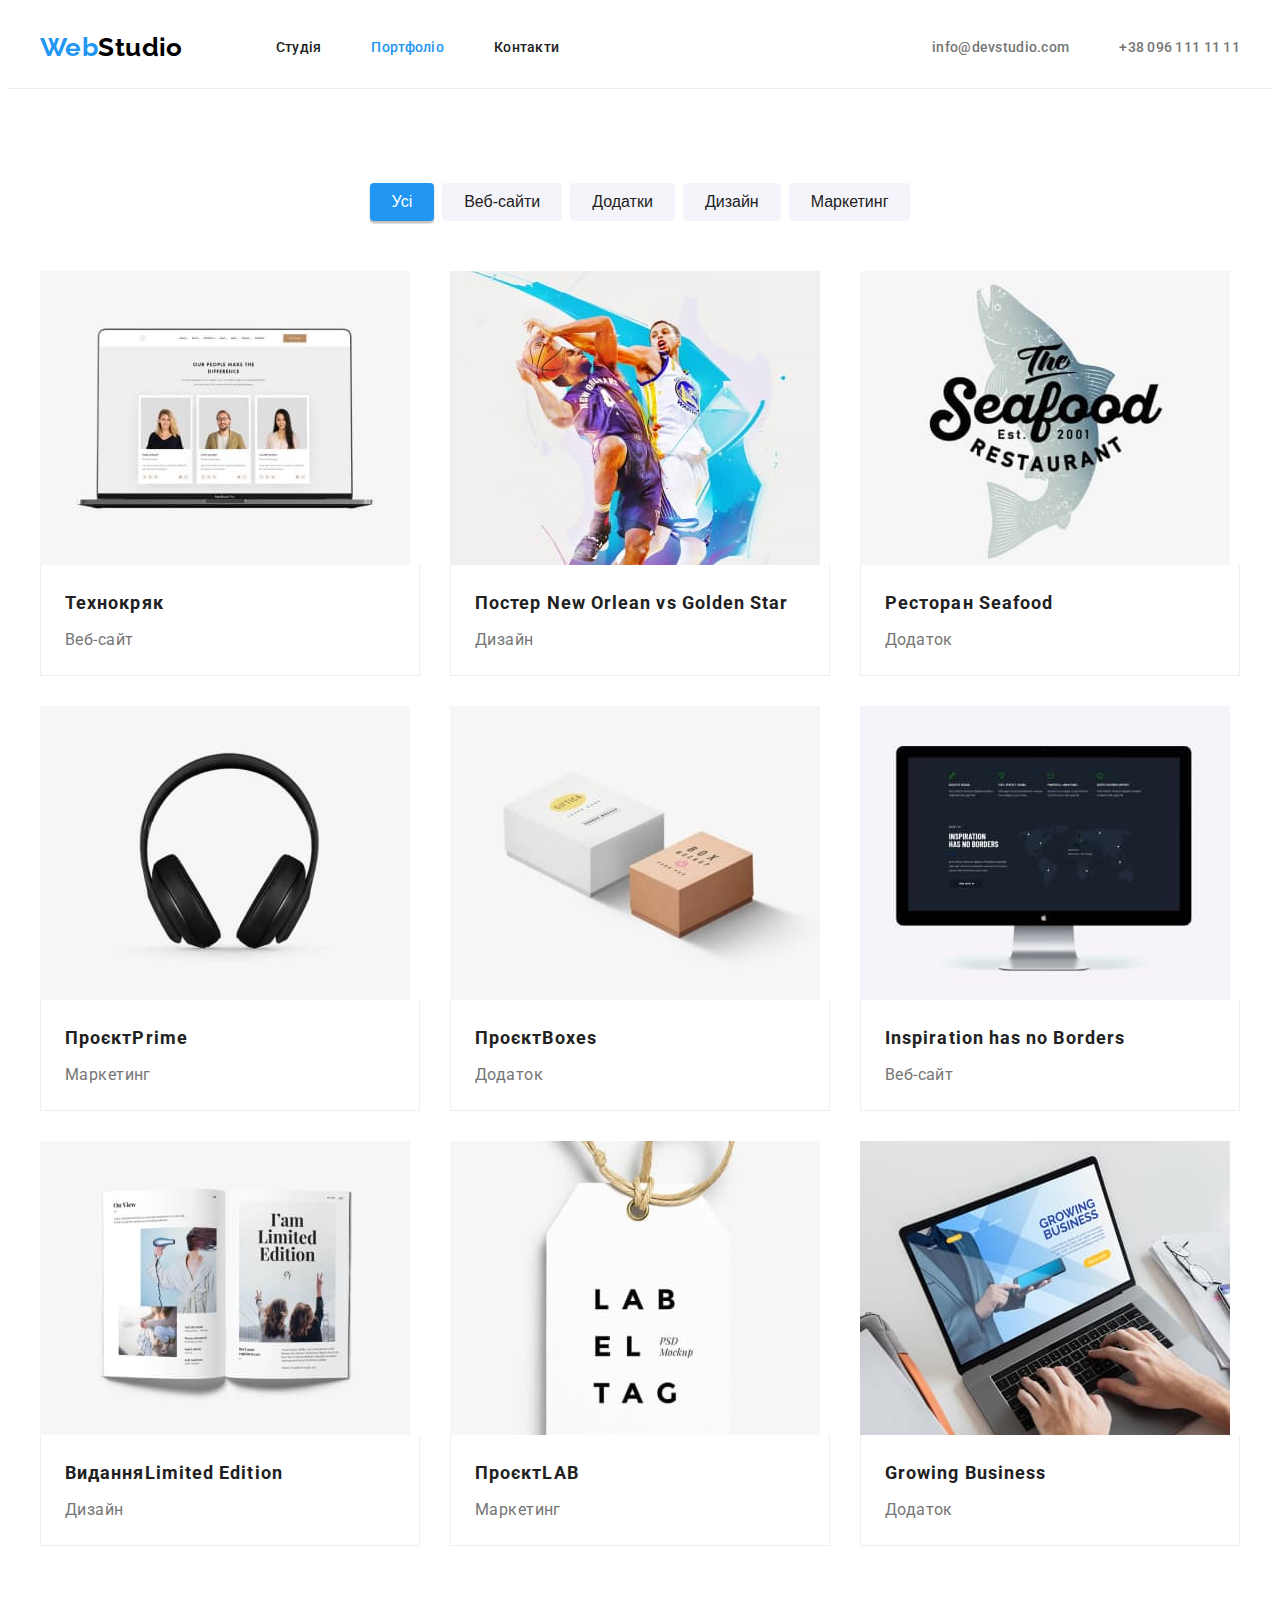
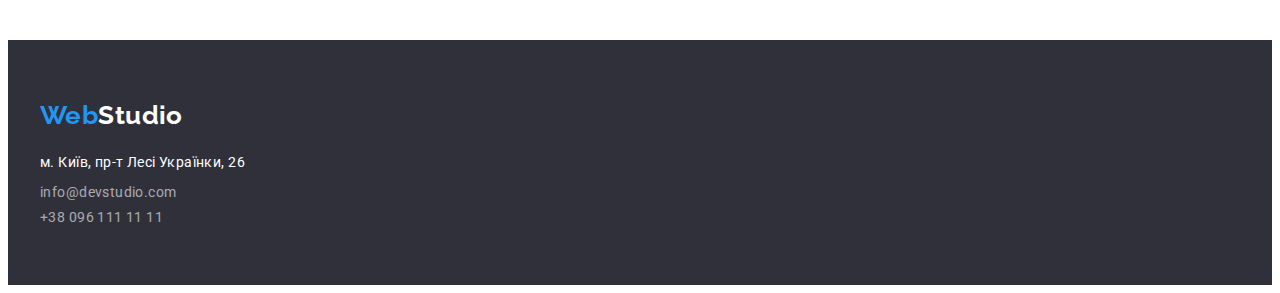
==== portfolio.html @ 4df49c79 "Initial commit" ====
<!DOCTYPE html>
<html lang="uk">
  <head>
    <meta charset="UTF-8" />
    <meta http-equiv="X-UA-Compatible" content="IE=edge" />
    <meta name="viewport" content="width=device-width, initial-scale=1.0" />
    <title lang="en">WebStudio</title>
    <link rel="preconnect" href="https://fonts.googleapis.com" />
    <link rel="preconnect" href="https://fonts.gstatic.com" crossorigin />
    <link
      href="https://fonts.googleapis.com/css2?family=Raleway:wght@700&family=Roboto:wght@400;500;700;900&display=swap"
      rel="stylesheet"
    />
    <link
      rel="stylesheet"
      href="https://cdnjs.cloudflare.com/ajax/libs/modern-normalize/1.1.0/modern-normalize.min.css"
      integrity="sha512-wpPYUAdjBVSE4KJnH1VR1HeZfpl1ub8YT/NKx4PuQ5NmX2tKuGu6U/JRp5y+Y8XG2tV+wKQpNHVUX03MfMFn9Q=="
      crossorigin="anonymous"
      referrerpolicy="no-referrer"
    />
    <link rel="stylesheet" href="./css/styles.css" />
  </head>
  <body>
    <header class="header">
      <div class="container header-container">
        <nav class="header-nav">
          <a href="./index.html" class="logo link"> <span class="logo-word">Web</span>Studio </a>
          <ul class="site-nav list">
            <li class="item"><a class="link" href="./index.html">Студія</a></li>
            <li class="item"><a class="link current" href="./portfolio.html">Портфоліо</a></li>
            <li class="item"><a class="link" href="">Контакти</a></li>
          </ul>
        </nav>
        <ul class="contact-list list">
          <li class="contact-item">
            <a class="contact-link link" href="mailto:info@devstudio.com">info@devstudio.com</a>
          </li>
          <li class="contact-item">
            <a class="contact-link link" href="tel:+380961111111">+38 096 111 11 11</a>
          </li>
        </ul>
      </div>
    </header>

    <main>
      <section class="section">
        <div class="container">
          <h1 class="visually-hidden">Портфоліо</h1>
          <ul class="filter-list list">
            <li><button type="button" class="button secondary current">Усі</button></li>
            <li><button type="button" class="button secondary">Веб-сайти</button></li>
            <li><button type="button" class="button secondary">Додатки</button></li>
            <li><button type="button" class="button secondary">Дизайн</button></li>
            <li><button type="button" class="button secondary">Маркетинг</button></li>
          </ul>

          <ul class="project-list list">
            <li class="project-item">
              <a href="" class="link">
                <img
                  src="./images/img-portfolio-1.jpg"
                  alt="Приклад роботи"
                  width="370"
                  height="294"
                />
                <div class="project-wrap">
                  <h2 class="project-title">Технокряк</h2>
                  <p class="direction">Веб-сайт</p>
                </div>
              </a>
            </li>
            <li class="project-item">
              <a href="" class="link">
                <img
                  src="./images/img-portfolio-2.jpg"
                  alt="Приклад роботи"
                  width="370"
                  height="294"
                />
                <div class="project-wrap">
                  <h2 class="project-title">
                    Постер <span lang="en">New Orlean vs Golden Star</span>
                  </h2>
                  <p class="direction">Дизайн</p>
                </div>
              </a>
            </li>
            <li class="project-item">
              <a href="" class="link">
                <img
                  src="./images/img-portfolio-3.jpg"
                  alt="Приклад роботи"
                  width="370"
                  height="294"
                />
                <div class="project-wrap">
                  <h2 class="project-title">Ресторан <span lang="en">Seafood</span></h2>
                  <p class="direction">Додаток</p>
                </div>
              </a>
            </li>
            <li class="project-item">
              <a href="" class="link">
                <img
                  src="./images/img-portfolio-4.jpg"
                  alt="Приклад роботи"
                  width="370"
                  height="294"
                />
                <div class="project-wrap">
                  <h2 class="project-title">Проєкт<span lang="en">Prime</span></h2>
                  <p class="direction">Маркетинг</p>
                </div>
              </a>
            </li>
            <li class="project-item">
              <a href="" class="link">
                <img
                  src="./images/img-portfolio-5.jpg"
                  alt="Приклад роботи"
                  width="370"
                  height="294"
                />
                <div class="project-wrap">
                  <h2 class="project-title">Проєкт<span lang="en">Boxes</span></h2>
                  <p class="direction">Додаток</p>
                </div>
              </a>
            </li>
            <li class="project-item">
              <a href="" class="link">
                <img
                  src="./images/img-portfolio-6.jpg"
                  alt="Приклад роботи"
                  width="370"
                  height="294"
                />
                <div class="project-wrap">
                  <h2 lang="en" class="project-title">Inspiration has no Borders</h2>
                  <p class="direction">Веб-сайт</p>
                </div>
              </a>
            </li>
            <li class="project-item">
              <a href="" class="link">
                <img
                  src="./images/img-portfolio-7.jpg"
                  alt="Приклад роботи"
                  width="370"
                  height="294"
                />
                <div class="project-wrap">
                  <h2 class="project-title">Видання<span lang="en">Limited Edition</span></h2>
                  <p class="direction">Дизайн</p>
                </div>
              </a>
            </li>
            <li class="project-item">
              <a href="" class="link">
                <img
                  src="./images/img-portfolio-8.jpg"
                  alt="Приклад роботи"
                  width="370"
                  height="294"
                />
                <div class="project-wrap">
                  <h2 class="project-title">Проєкт<span lang="en">LAB</span></h2>
                  <p class="direction">Маркетинг</p>
                </div>
              </a>
            </li>
            <li class="project-item">
              <a href="" class="link">
                <img
                  src="./images/img-portfolio-9.jpg"
                  alt="Приклад роботи"
                  width="370"
                  height="294"
                />
                <div class="project-wrap">
                  <h2 lang="en" class="project-title">Growing Business</h2>
                  <p class="direction">Додаток</p>
                </div>
              </a>
            </li>
          </ul>
        </div>
      </section>
    </main>
    <footer class="footer">
      <div class="container">
        <a href="./index.html" class="logo logo-footer link">
          <span class="logo-word">Web</span>Studio
        </a>
        <address class="address">
          <ul class="list">
            <li class="address-item">
              <a
                href="https://goo.gl/maps/9JRyFV5fu38S5kVz6"
                target="_blank"
                rel="noopener noreferrer nofollow"
                class="link map"
              >
                м. Київ, пр-т Лесі Українки, 26</a
              >
            </li>
            <li class="address-item">
              <a href="mailto:info@devstudio.com" class="link contact">info@devstudio.com</a>
            </li>
            <li class="address-item">
              <a href="tel:+380961111111" class="link contact">+38 096 111 11 11</a>
            </li>
          </ul>
        </address>
      </div>
    </footer>
  </body>
</html>
---- css/styles.css ----
/*Колір заголовків #212121 */
/*Колір тексту #757575 */
/*Колір Білий #FFFFFF */
/*Колір акценту #2196F3 */
/* Колір другорядного фону #F5F4FA */
/* Колір футера  #2F303A */

:root {
  --primary-text-color: #757575;
  --title-text-color: #212121;
  --accent-color: #2196f3;
  --wight-color: #ffffff;
  --secondary-backgraund-color: #f5f4fa;
  --footer-backgraund-color: #2f303a;
}

body {
  color: var(--primary-text-color);
  background-color: var(--wight-color);
  font-family: roboto, sans-serif;
  letter-spacing: 0.03em;
  font-size: 14px;
}
p,
h1,
h2,
h3,
h4,
h5,
h6 {
  margin: 0;
}
img {
  display: block;
  max-width: 100%;
  height: auto;
}
.list {
  padding-left: 0;
  margin: 0;
  list-style: none;
}
.link {
  text-decoration: none;
}
/* ПРИХОВАТИ ТЕКСТ */
.visually-hidden {
  position: absolute;
  width: 1px;
  height: 1px;
  margin: -1px;
  border: 0;
  padding: 0;

  white-space: nowrap;
  clip-path: inset(100%);
  clip: rect(0 0 0 0);
  overflow: hidden;
}

.container {
  margin-left: auto;
  margin-right: auto;
  padding-left: 15px;
  padding-right: 15px;
  width: 1200px;
}

/* LOGO */

.logo {
  display: inline-block;
  color: #000000;
  font-family: Raleway, sans-serif;
  font-weight: 700;
  font-size: 26px;
  line-height: 1.19;
}
.logo.logo-footer {
  color: var(--wight-color);
}
.logo-word {
  color: var(--accent-color);
}

/* HEADER */

.header {
  padding-top: 24px;
  padding-bottom: 25px;
  border-bottom: 1px solid #ececec;
}
.header-container {
  display: flex;
  align-items: center;
  justify-content: space-between;
}
.header-nav {
  display: flex;
  align-items: center;
  gap: 93px;
}
.site-nav {
  display: flex;
  gap: 50px;
}
.contact-list {
  display: flex;
  gap: 50px;
}
.site-nav .link {
  padding-top: 32px;
  padding-bottom: 32px;

  color: var(--title-text-color);
  font-weight: 500;
  line-height: 1.14;
  letter-spacing: 0.02em;
}
.site-nav .link:hover,
.site-nav .link:focus {
  color: var(--accent-color);
}
.site-nav .link.current {
  color: var(--accent-color);
}
.contact-link {
  padding: 32px 0;

  color: var(--primary-text-color);
  font-weight: 500;
  line-height: 1.14;
  letter-spacing: 0.02em;
}
.contact-link:hover,
.contact-link:focus {
  color: var(--accent-color);
}

/* HERO */
/* ТИМЧАСОВИЙ ФОНОВИЙ КОЛІР!!!!!!! */

.hero {
  padding-top: 200px;
  padding-bottom: 200px;

  background-color: var(--footer-backgraund-color);
  text-align: center;
}
.hero-title {
  margin: 0 auto 30px;
  max-width: 696px;
  color: var(--wight-color);
  font-weight: 900;
  font-size: 44px;
  line-height: 1.36;
  letter-spacing: 0.06em;
  text-transform: uppercase;
}

/* SECTION */

.section {
  padding-top: 94px;
  padding-bottom: 94px;
}
.section-title {
  margin-bottom: 50px;

  color: var(--title-text-color);
  font-size: 36px;
  line-height: 1.17;
  text-align: center;
}

/* BUTTON */

.button {
  border: none;
  border-radius: 4px;
  cursor: pointer;
  text-align: center;
}
.button.primary {
  padding: 10px 32px;

  color: var(--wight-color);
  background-color: var(--accent-color);
  font-weight: 700;
  font-size: 16px;
  line-height: 1.88;
  letter-spacing: 0.06em;

  box-shadow: 0px 4px 4px rgba(0, 0, 0, 0.15);
}
.button.secondary {
  padding: 6px 22px;

  color: var(--title-text-color);
  background-color: var(--secondary-backgraund-color);
  font-weight: 500;
  font-size: 16px;
  line-height: 1.6;
}
.button.secondary.current {
  color: var(--wight-color);
  background-color: var(--accent-color);
  box-shadow: 0px 3px 1px rgba(0, 0, 0, 0.1), 0px 1px 2px rgba(0, 0, 0, 0.08),
    0px 2px 2px rgba(0, 0, 0, 0.12);
}
.button.secondary:hover,
.button.secondary:focus {
  color: var(--wight-color);
  background-color: var(--accent-color);
}

/* FEATURE */

.section.features {
  padding-bottom: 0;
}
.feature-list {
  display: flex;
  gap: 30px;
}
.feature-item {
  width: calc((100% - 90px) / 4);
}

.feature-subtitle {
  font-size: 14px;
  margin-bottom: 10px;
  color: var(--title-text-color);
  line-height: 1.14;
  text-transform: uppercase;
}
.feature-text {
  line-height: 1.71;
}

/* SPECIFICS */
.specifics-list {
  display: flex;
  gap: 30px;
}
.specifics-item {
  width: calc((100% - 60px) / 3);
}

/* OUR TEAM */
.team-list {
  display: flex;
  gap: 30px;
}

.team-card {
  width: calc((100% - 90px) / 4);

  background-color: var(--wight-color);
  box-shadow: 0px 1px 3px rgba(0, 0, 0, 0.12), 0px 1px 1px rgba(0, 0, 0, 0.14),
    0px 2px 1px rgba(0, 0, 0, 0.2);
  border-radius: 0px 0px 4px 4px;
}
.team-wrap {
  padding-top: 30px;
  padding-bottom: 30px;
  text-align: center;
}
.section-subtitle {
  margin-bottom: 10px;
  color: var(--title-text-color);
  font-weight: 500;
  font-size: 16px;
  line-height: 1.19;
}
.position {
  font-size: 16px;
  line-height: 1.19;
}
.team {
  background-color: var(--secondary-backgraund-color);
}

/* FOOTER */

.footer {
  padding-top: 60px;
  padding-bottom: 60px;
  background-color: var(--footer-backgraund-color);
}
.address {
  font-style: normal;
}

.logo-footer {
  margin-bottom: 20px;
}
.address-item:not(:last-child) {
  margin-bottom: 9px;
}
.map {
  color: var(--wight-color);
  line-height: 1.71;
}
.contact {
  color: rgba(255, 255, 255, 0.6);
  line-height: 1.71px;
}
.contact:hover,
.contact:focus {
  color: var(--accent-color);
}

/* PORTFOLIO */

.filter-list {
  display: flex;
  justify-content: center;
  gap: 8px;
  margin-bottom: 50px;
}

.project-item {
  width: calc((100% - 60px) / 3);
}

.project-list {
  display: flex;
  flex-wrap: wrap;
  gap: 30px;
}
.project-wrap {
  padding: 20px 24px;
  border-bottom: 1px solid #eeeeee;
  border-right: 1px solid #eeeeee;
  border-left: 1px solid #eeeeee;
}

.project-title {
  margin-bottom: 4px;
  color: var(--title-text-color);
  font-size: 18px;
  line-height: 2;
  letter-spacing: 0.06em;
}
.direction {
  color: var(--primary-text-color);
  font-size: 16px;
  line-height: 1.88;
}
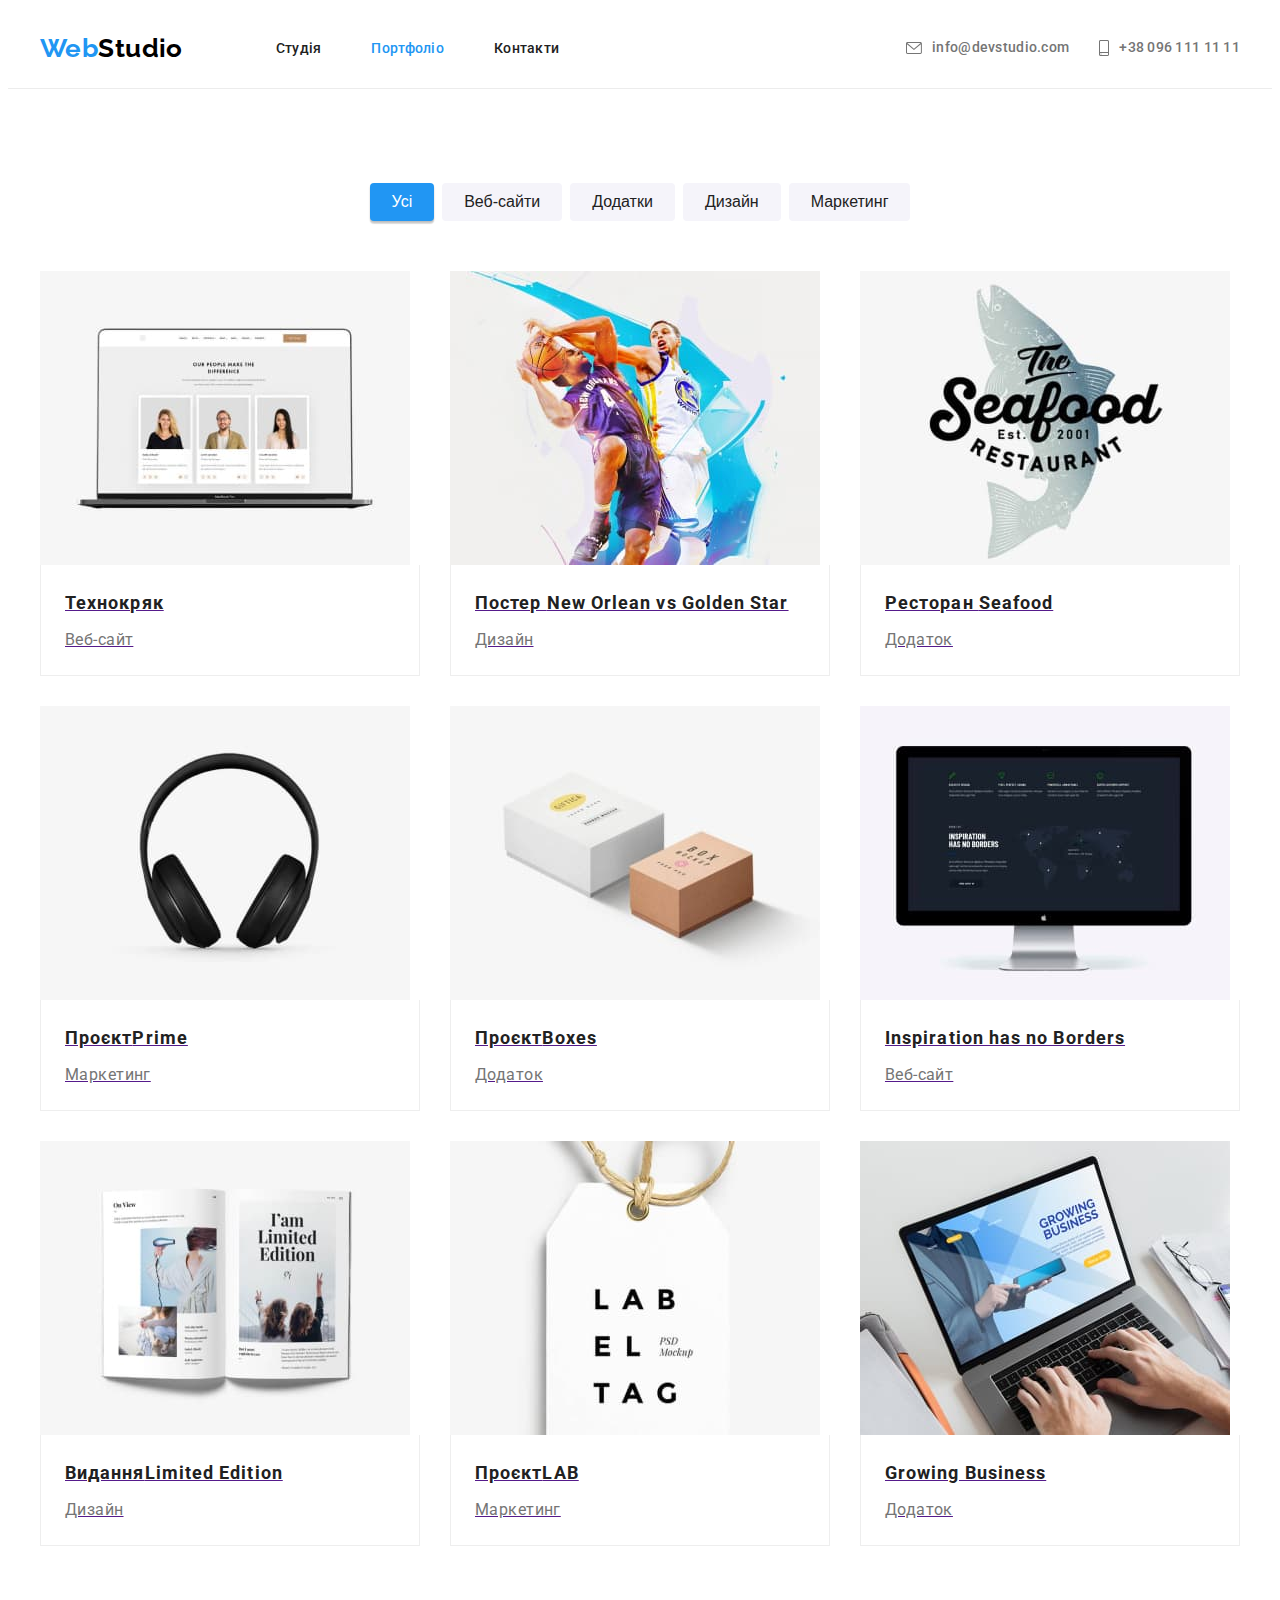
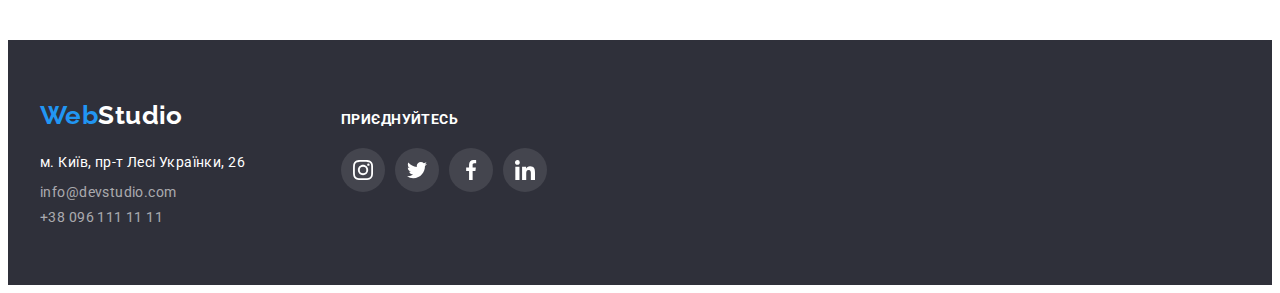
==== commit ef408abe: "Готова робота" ====
--- a/portfolio.html
+++ b/portfolio.html
@@ -33,10 +33,20 @@
         </nav>
         <ul class="contact-list list">
           <li class="contact-item">
-            <a class="contact-link link" href="mailto:info@devstudio.com">info@devstudio.com</a>
+            <a class="contact-link link" href="mailto:info@devstudio.com">
+              <svg class="icon-contact" width="16" height="12">
+                <use href="./images/icons.svg#icon-envelope"></use>
+              </svg>
+              info@devstudio.com
+            </a>
           </li>
           <li class="contact-item">
-            <a class="contact-link link" href="tel:+380961111111">+38 096 111 11 11</a>
+            <a class="contact-link link" href="tel:+380961111111">
+              <svg class="icon-contact" width="10" height="16">
+                <use href="./images/icons.svg#icon-smartphone"></use>
+              </svg>
+              +38 096 111 11 11
+            </a>
           </li>
         </ul>
       </div>
@@ -56,7 +66,7 @@
 
           <ul class="project-list list">
             <li class="project-item">
-              <a href="" class="link">
+              <a href="" class="project-link">
                 <img
                   src="./images/img-portfolio-1.jpg"
                   alt="Приклад роботи"
@@ -70,7 +80,7 @@
               </a>
             </li>
             <li class="project-item">
-              <a href="" class="link">
+              <a href="" class="project-link">
                 <img
                   src="./images/img-portfolio-2.jpg"
                   alt="Приклад роботи"
@@ -86,7 +96,7 @@
               </a>
             </li>
             <li class="project-item">
-              <a href="" class="link">
+              <a href="" class="project-link">
                 <img
                   src="./images/img-portfolio-3.jpg"
                   alt="Приклад роботи"
@@ -100,7 +110,7 @@
               </a>
             </li>
             <li class="project-item">
-              <a href="" class="link">
+              <a href="" class="project-link">
                 <img
                   src="./images/img-portfolio-4.jpg"
                   alt="Приклад роботи"
@@ -114,7 +124,7 @@
               </a>
             </li>
             <li class="project-item">
-              <a href="" class="link">
+              <a href="" class="project-link">
                 <img
                   src="./images/img-portfolio-5.jpg"
                   alt="Приклад роботи"
@@ -128,7 +138,7 @@
               </a>
             </li>
             <li class="project-item">
-              <a href="" class="link">
+              <a href="" class="project-link">
                 <img
                   src="./images/img-portfolio-6.jpg"
                   alt="Приклад роботи"
@@ -142,7 +152,7 @@
               </a>
             </li>
             <li class="project-item">
-              <a href="" class="link">
+              <a href="" class="project-link">
                 <img
                   src="./images/img-portfolio-7.jpg"
                   alt="Приклад роботи"
@@ -156,7 +166,7 @@
               </a>
             </li>
             <li class="project-item">
-              <a href="" class="link">
+              <a href="" class="project-link">
                 <img
                   src="./images/img-portfolio-8.jpg"
                   alt="Приклад роботи"
@@ -170,7 +180,7 @@
               </a>
             </li>
             <li class="project-item">
-              <a href="" class="link">
+              <a href="" class="project-link">
                 <img
                   src="./images/img-portfolio-9.jpg"
                   alt="Приклад роботи"
@@ -188,30 +198,89 @@
       </section>
     </main>
     <footer class="footer">
-      <div class="container">
-        <a href="./index.html" class="logo logo-footer link">
-          <span class="logo-word">Web</span>Studio
-        </a>
-        <address class="address">
-          <ul class="list">
-            <li class="address-item">
-              <a
-                href="https://goo.gl/maps/9JRyFV5fu38S5kVz6"
-                target="_blank"
-                rel="noopener noreferrer nofollow"
-                class="link map"
-              >
-                м. Київ, пр-т Лесі Українки, 26</a
-              >
-            </li>
-            <li class="address-item">
-              <a href="mailto:info@devstudio.com" class="link contact">info@devstudio.com</a>
-            </li>
-            <li class="address-item">
-              <a href="tel:+380961111111" class="link contact">+38 096 111 11 11</a>
-            </li>
-          </ul>
-        </address>
+      <div class="container footer-container">
+        <div class="address-wrap">
+          <a href="./index.html" class="logo logo-footer link">
+            <span class="logo-word">Web</span>Studio
+          </a>
+          <address class="address">
+            <ul class="list">
+              <li class="address-item">
+                <a
+                  href="https://goo.gl/maps/9JRyFV5fu38S5kVz6"
+                  target="_blank"
+                  rel="noopener noreferrer nofollow"
+                  class="link map"
+                >
+                  м. Київ, пр-т Лесі Українки, 26</a
+                >
+              </li>
+              <li class="address-item">
+                <a href="mailto:info@devstudio.com" class="link contact">info@devstudio.com</a>
+              </li>
+              <li class="address-item">
+                <a href="tel:+380961111111" class="link contact">+38 096 111 11 11</a>
+              </li>
+            </ul>
+          </address>
+        </div>
+        <div class="call-wrap">
+          <b class="call">приєднуйтесь</b>
+          <ul class="footer-socials-list list">
+            <li class="footer-social-item">
+              <a
+                href=""
+                class="footer-social-link"
+                target="_blank"
+                rel="noopener noreferrer nofollow"
+                aria-label="instagram"
+              >
+                <svg class="footer-social-icon" width="20" height="20">
+                  <use href="./images/icons.svg#icon-instagram"></use>
+                </svg>
+              </a>
+            </li>
+            <li class="footer-social-item">
+              <a
+                href=""
+                class="footer-social-link"
+                target="_blank"
+                rel="noopener noreferrer nofollow"
+                aria-label="twitter"
+              >
+                <svg class="footer-social-icon" width="20" height="20">
+                  <use href="./images/icons.svg#icon-twitter"></use>
+                </svg>
+              </a>
+            </li>
+            <li class="footer-social-item">
+              <a
+                href=""
+                class="footer-social-link"
+                target="_blank"
+                rel="noopener noreferrer nofollow"
+                aria-label="facebook"
+              >
+                <svg class="footer-social-icon" width="20" height="20">
+                  <use href="./images/icons.svg#icon-facebook"></use>
+                </svg>
+              </a>
+            </li>
+            <li class="footer-social-item">
+              <a
+                href=""
+                class="footer-social-link"
+                target="_blank"
+                rel="noopener noreferrer nofollow"
+                aria-label="linkedin"
+              >
+                <svg class="footer-social-icon" width="20" height="20">
+                  <use href="./images/icons.svg#icon-linkedin"></use>
+                </svg>
+              </a>
+            </li>
+          </ul>
+        </div>
       </div>
     </footer>
   </body>
--- a/css/styles.css
+++ b/css/styles.css
@@ -9,14 +9,14 @@
   --primary-text-color: #757575;
   --title-text-color: #212121;
   --accent-color: #2196f3;
-  --wight-color: #ffffff;
+  --white-color: #ffffff;
   --secondary-backgraund-color: #f5f4fa;
   --footer-backgraund-color: #2f303a;
 }
 
 body {
   color: var(--primary-text-color);
-  background-color: var(--wight-color);
+  background-color: var(--white-color);
   font-family: roboto, sans-serif;
   letter-spacing: 0.03em;
   font-size: 14px;
@@ -77,7 +77,7 @@
   line-height: 1.19;
 }
 .logo.logo-footer {
-  color: var(--wight-color);
+  color: var(--white-color);
 }
 .logo-word {
   color: var(--accent-color);
@@ -86,8 +86,6 @@
 /* HEADER */
 
 .header {
-  padding-top: 24px;
-  padding-bottom: 25px;
   border-bottom: 1px solid #ececec;
 }
 .header-container {
@@ -106,7 +104,7 @@
 }
 .contact-list {
   display: flex;
-  gap: 50px;
+  gap: 30px;
 }
 .site-nav .link {
   padding-top: 32px;
@@ -125,6 +123,8 @@
   color: var(--accent-color);
 }
 .contact-link {
+  display: flex;
+  align-items: center;
   padding: 32px 0;
 
   color: var(--primary-text-color);
@@ -137,20 +137,34 @@
   color: var(--accent-color);
 }
 
+.icon-contact {
+  fill: currentColor;
+  margin-right: 10px;
+}
+
 /* HERO */
-/* ТИМЧАСОВИЙ ФОНОВИЙ КОЛІР!!!!!!! */
 
 .hero {
   padding-top: 200px;
   padding-bottom: 200px;
-
-  background-color: var(--footer-backgraund-color);
   text-align: center;
+}
+.overlay {
+  max-width: 1600px;
+  height: 600px;
+  margin-left: auto;
+  margin-right: auto;
+  background-color: #c4c4c4;
+  background-image: linear-gradient(rgba(47, 48, 58, 0.4), rgba(47, 48, 58, 0.4)),
+    url(../images/hero.jpg);
+  background-position: center;
+  background-repeat: no-repeat;
+  background-size: cover;
 }
 .hero-title {
   margin: 0 auto 30px;
   max-width: 696px;
-  color: var(--wight-color);
+  color: var(--white-color);
   font-weight: 900;
   font-size: 44px;
   line-height: 1.36;
@@ -184,7 +198,7 @@
 .button.primary {
   padding: 10px 32px;
 
-  color: var(--wight-color);
+  color: var(--white-color);
   background-color: var(--accent-color);
   font-weight: 700;
   font-size: 16px;
@@ -203,15 +217,17 @@
   line-height: 1.6;
 }
 .button.secondary.current {
-  color: var(--wight-color);
+  color: var(--white-color);
   background-color: var(--accent-color);
   box-shadow: 0px 3px 1px rgba(0, 0, 0, 0.1), 0px 1px 2px rgba(0, 0, 0, 0.08),
     0px 2px 2px rgba(0, 0, 0, 0.12);
 }
 .button.secondary:hover,
 .button.secondary:focus {
-  color: var(--wight-color);
+  color: var(--white-color);
   background-color: var(--accent-color);
+  box-shadow: 0px 3px 1px rgba(0, 0, 0, 0.1), 0px 1px 2px rgba(0, 0, 0, 0.08),
+    0px 2px 2px rgba(0, 0, 0, 0.12);
 }
 
 /* FEATURE */
@@ -225,6 +241,15 @@
 }
 .feature-item {
   width: calc((100% - 90px) / 4);
+}
+.feature-icon-wrap {
+  display: flex;
+  align-items: center;
+  justify-content: center;
+  height: 120px;
+  background-color: #f5f4fa;
+  border-radius: 4px;
+  margin-bottom: 30px;
 }
 
 .feature-subtitle {
@@ -256,7 +281,7 @@
 .team-card {
   width: calc((100% - 90px) / 4);
 
-  background-color: var(--wight-color);
+  background-color: var(--white-color);
   box-shadow: 0px 1px 3px rgba(0, 0, 0, 0.12), 0px 1px 1px rgba(0, 0, 0, 0.14),
     0px 2px 1px rgba(0, 0, 0, 0.2);
   border-radius: 0px 0px 4px 4px;
@@ -281,8 +306,77 @@
   background-color: var(--secondary-backgraund-color);
 }
 
+.socials-list {
+  display: flex;
+  gap: 10px;
+  padding: 16px 30px 0 32px;
+}
+.social-item {
+  width: calc((100% - 30px) / 4);
+  height: 44px;
+}
+.social-link {
+  display: flex;
+  align-items: center;
+  justify-content: center;
+  width: 100%;
+  height: 100%;
+  border-radius: 50%;
+  color: #afb1b8;
+}
+.social-icon {
+  fill: currentColor;
+}
+.social-link:hover,
+.social-link:focus {
+  background-color: var(--accent-color);
+}
+.social-link:hover .social-icon,
+.social-link:focus .social-icon {
+  fill: var(--white-color);
+}
+/* COSTOMERS */
+
+.costomers-list {
+  display: flex;
+  gap: 30px;
+}
+.costomer-item {
+  width: calc((100% - 150px) / 6);
+  height: 92px;
+}
+
+.costomer-link {
+  display: flex;
+  align-items: center;
+  justify-content: center;
+  width: 100%;
+  height: 100%;
+  border: 1px solid #afb1b8;
+  border-radius: 4px;
+  color: #afb1b8;
+}
+.icon-costomer {
+  fill: currentColor;
+}
+.costomer-link:hover,
+.costomer-link:focus {
+  border-color: var(--accent-color);
+}
+.costomer-link:hover .icon-costomer,
+.costomer-link:focus .icon-costomer {
+  fill: var(--accent-color);
+}
+
 /* FOOTER */
-
+.footer-container {
+  display: flex;
+  gap: 70px;
+  align-items: baseline;
+}
+.address-wrap {
+  width: 231px;
+}
 .footer {
   padding-top: 60px;
   padding-bottom: 60px;
@@ -299,7 +393,7 @@
   margin-bottom: 9px;
 }
 .map {
-  color: var(--wight-color);
+  color: var(--white-color);
   line-height: 1.71;
 }
 .contact {
@@ -309,6 +403,42 @@
 .contact:hover,
 .contact:focus {
   color: var(--accent-color);
+}
+.call {
+  display: block;
+  margin-bottom: 20px;
+
+  color: var(--white-color);
+  line-height: 1.14;
+  text-transform: uppercase;
+}
+.footer-socials-list {
+  display: flex;
+}
+.footer-social-item:not(:last-child) {
+  margin-right: 10px;
+}
+.footer-social-item {
+  width: 44px;
+  height: 44px;
+}
+.footer-social-link {
+  display: flex;
+  align-items: center;
+  justify-content: center;
+
+  width: 100%;
+  height: 100%;
+  background-color: rgba(255, 255, 255, 0.1);
+  border-radius: 50%;
+  color: var(--white-color);
+}
+.footer-social-icon {
+  fill: currentColor;
+}
+.footer-social-link:hover,
+.footer-social-link:focus {
+  background-color: var(--accent-color);
 }
 
 /* PORTFOLIO */
@@ -348,3 +478,11 @@
   font-size: 16px;
   line-height: 1.88;
 }
+.project-link {
+  display: block;
+}
+.project-link:hover,
+.project-link:focus {
+  box-shadow: 0px 1px 1px rgba(0, 0, 0, 0.12), 0px 4px 4px rgba(0, 0, 0, 0.06),
+    1px 4px 6px rgba(0, 0, 0, 0.16);
+}
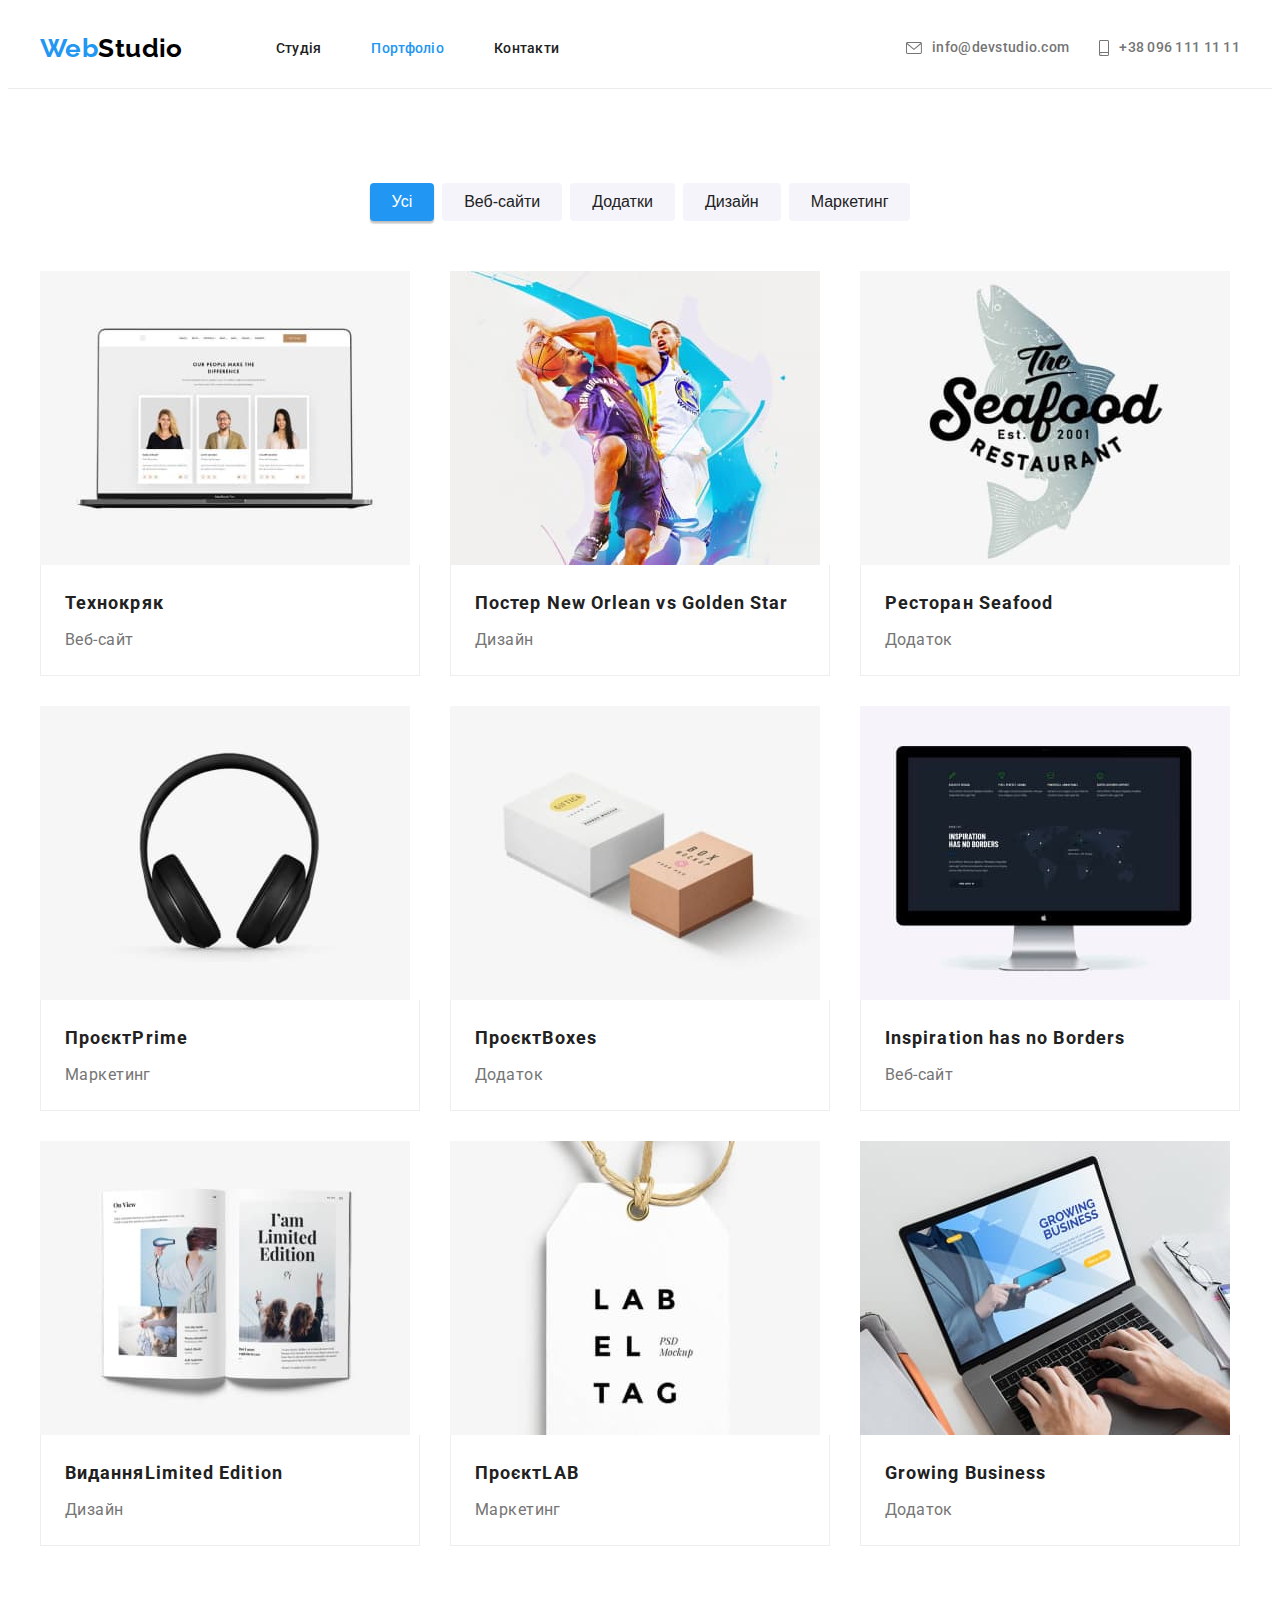
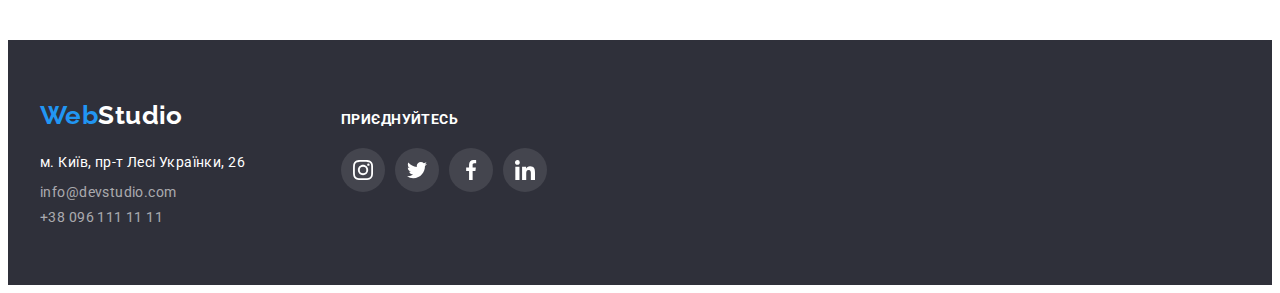
==== commit 5f5fa5d9: "покращив роботу" ====
--- a/portfolio.html
+++ b/portfolio.html
@@ -66,7 +66,7 @@
 
           <ul class="project-list list">
             <li class="project-item">
-              <a href="" class="project-link">
+              <a href="" class="project-link link">
                 <img
                   src="./images/img-portfolio-1.jpg"
                   alt="Приклад роботи"
@@ -80,7 +80,7 @@
               </a>
             </li>
             <li class="project-item">
-              <a href="" class="project-link">
+              <a href="" class="project-link link">
                 <img
                   src="./images/img-portfolio-2.jpg"
                   alt="Приклад роботи"
@@ -96,7 +96,7 @@
               </a>
             </li>
             <li class="project-item">
-              <a href="" class="project-link">
+              <a href="" class="project-link link">
                 <img
                   src="./images/img-portfolio-3.jpg"
                   alt="Приклад роботи"
@@ -110,7 +110,7 @@
               </a>
             </li>
             <li class="project-item">
-              <a href="" class="project-link">
+              <a href="" class="project-link link">
                 <img
                   src="./images/img-portfolio-4.jpg"
                   alt="Приклад роботи"
@@ -124,7 +124,7 @@
               </a>
             </li>
             <li class="project-item">
-              <a href="" class="project-link">
+              <a href="" class="project-link link">
                 <img
                   src="./images/img-portfolio-5.jpg"
                   alt="Приклад роботи"
@@ -138,7 +138,7 @@
               </a>
             </li>
             <li class="project-item">
-              <a href="" class="project-link">
+              <a href="" class="project-link link">
                 <img
                   src="./images/img-portfolio-6.jpg"
                   alt="Приклад роботи"
@@ -152,7 +152,7 @@
               </a>
             </li>
             <li class="project-item">
-              <a href="" class="project-link">
+              <a href="" class="project-link link">
                 <img
                   src="./images/img-portfolio-7.jpg"
                   alt="Приклад роботи"
@@ -166,7 +166,7 @@
               </a>
             </li>
             <li class="project-item">
-              <a href="" class="project-link">
+              <a href="" class="project-link link">
                 <img
                   src="./images/img-portfolio-8.jpg"
                   alt="Приклад роботи"
@@ -180,7 +180,7 @@
               </a>
             </li>
             <li class="project-item">
-              <a href="" class="project-link">
+              <a href="" class="project-link link">
                 <img
                   src="./images/img-portfolio-9.jpg"
                   alt="Приклад роботи"
--- a/css/styles.css
+++ b/css/styles.css
@@ -330,11 +330,9 @@
 .social-link:hover,
 .social-link:focus {
   background-color: var(--accent-color);
-}
-.social-link:hover .social-icon,
-.social-link:focus .social-icon {
-  fill: var(--white-color);
-}
+  color: var(--white-color);
+}
+
 /* COSTOMERS */
 
 .costomers-list {
@@ -362,11 +360,9 @@
 .costomer-link:hover,
 .costomer-link:focus {
   border-color: var(--accent-color);
-}
-.costomer-link:hover .icon-costomer,
-.costomer-link:focus .icon-costomer {
-  fill: var(--accent-color);
-}
+  color: var(--accent-color);
+}
+
 
 /* FOOTER */
 .footer-container {
@@ -431,10 +427,9 @@
   height: 100%;
   background-color: rgba(255, 255, 255, 0.1);
   border-radius: 50%;
-  color: var(--white-color);
 }
 .footer-social-icon {
-  fill: currentColor;
+  fill: var(--white-color);
 }
 .footer-social-link:hover,
 .footer-social-link:focus {
